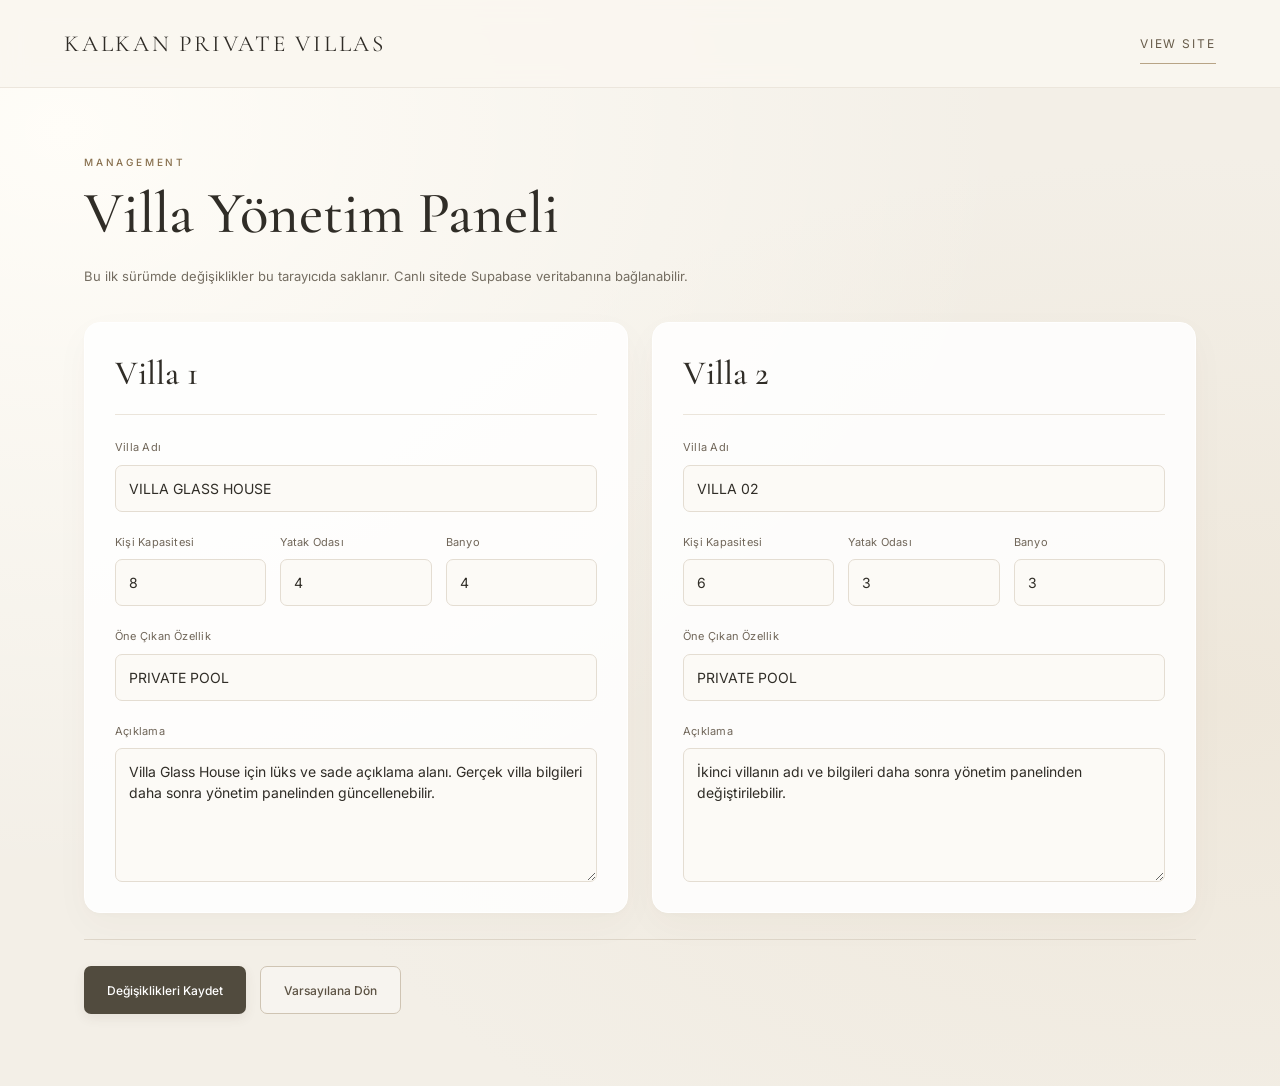
==== admin/index.html @ 96ae3fcc "Add files via upload" ====
<!doctype html>
<html lang="tr">
<head>
  <meta charset="utf-8">
  <meta name="viewport" content="width=device-width, initial-scale=1">
  <meta http-equiv="refresh" content="0; url=../admin.html">
  <title>Yönetim Paneli | Kalkan Private Villas</title>
  <script>window.location.replace('../admin.html' + window.location.search + window.location.hash);</script>
</head>
<body>
  <p><a href="../admin.html">Yönetim panelini aç</a></p>
</body>
</html>
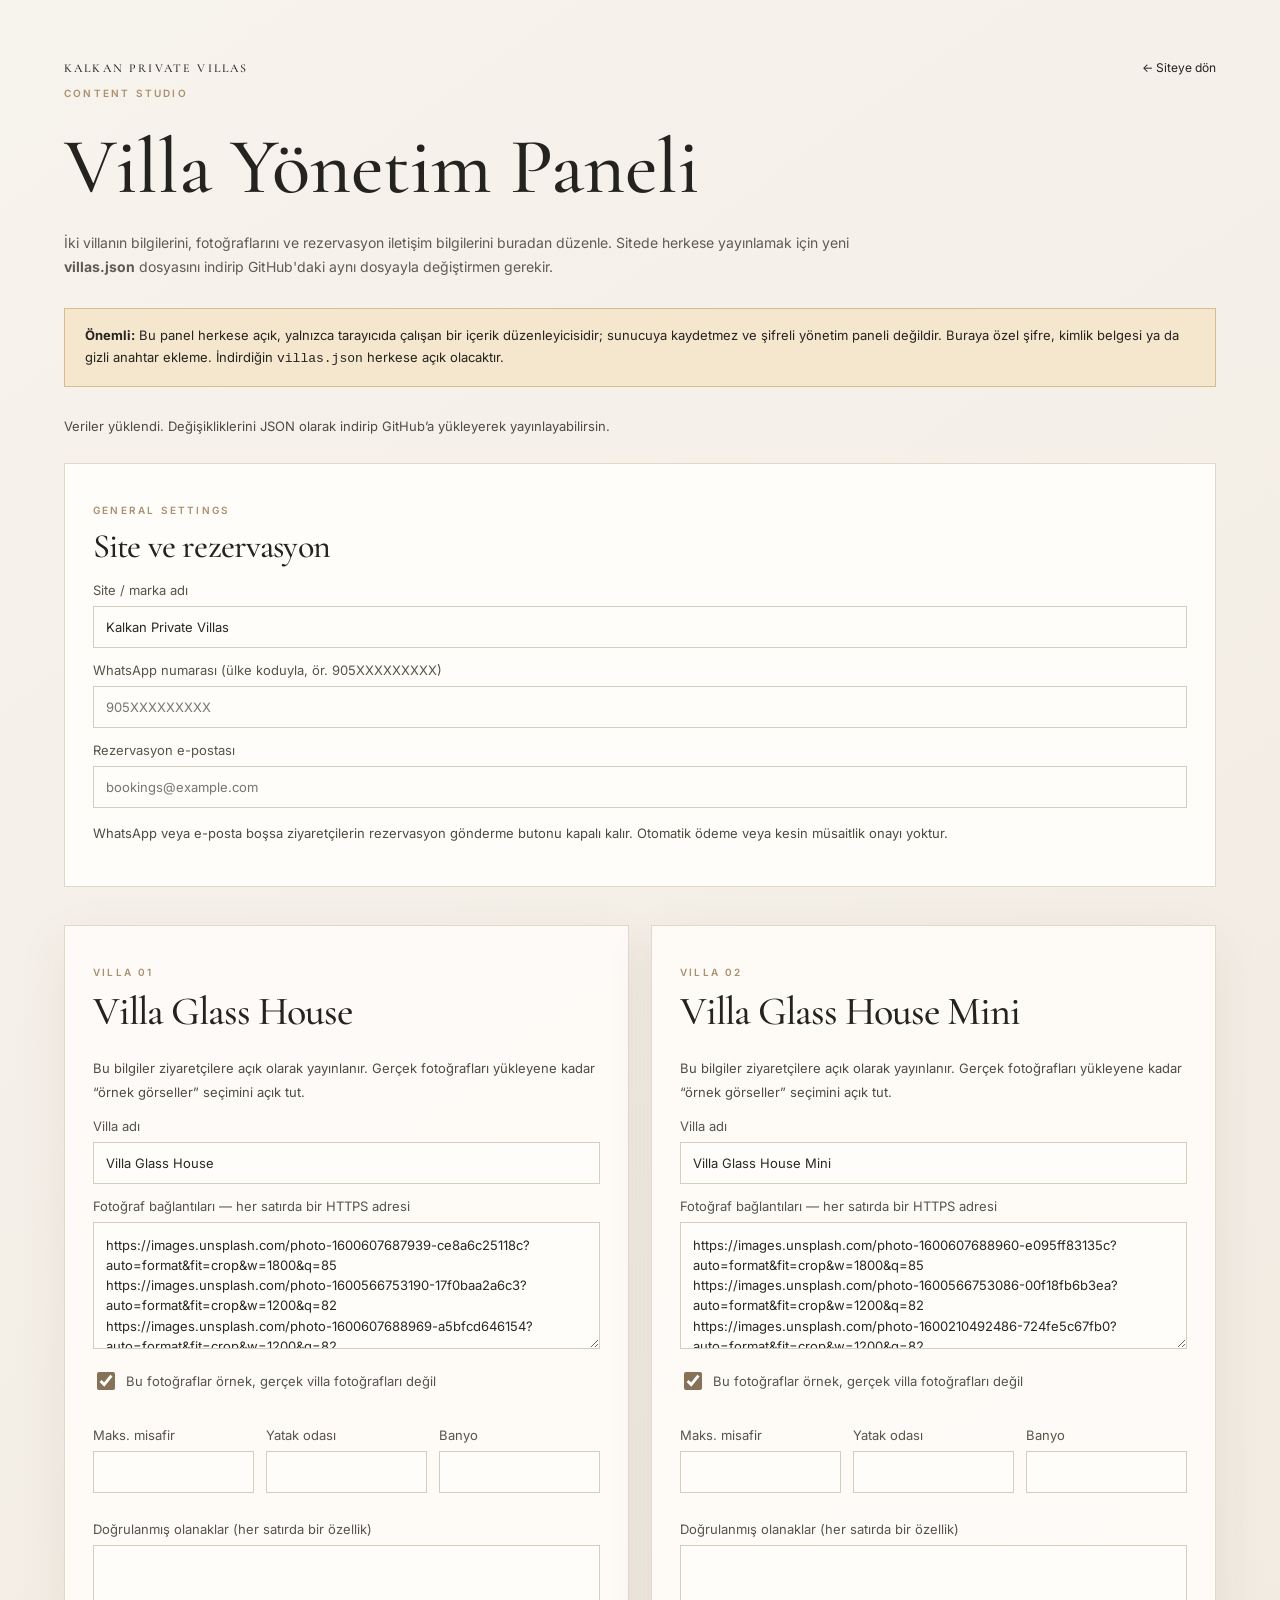
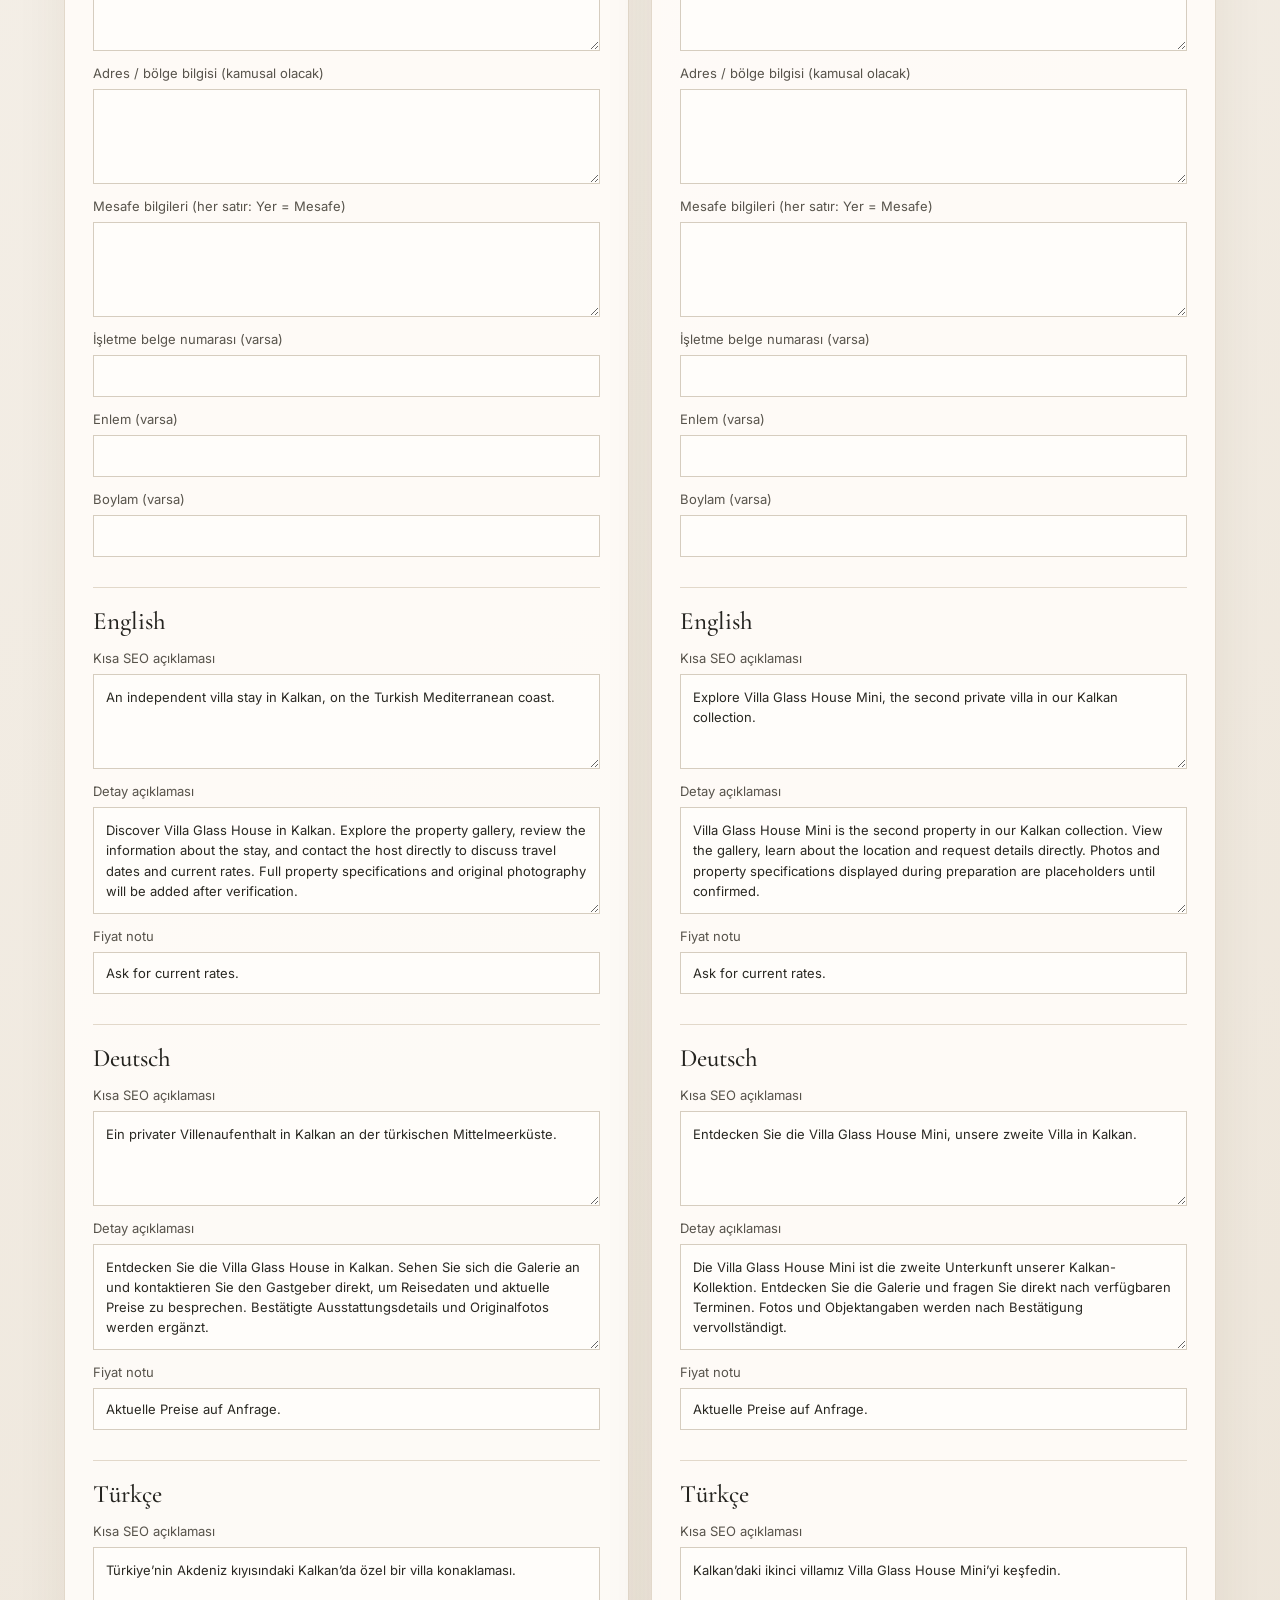
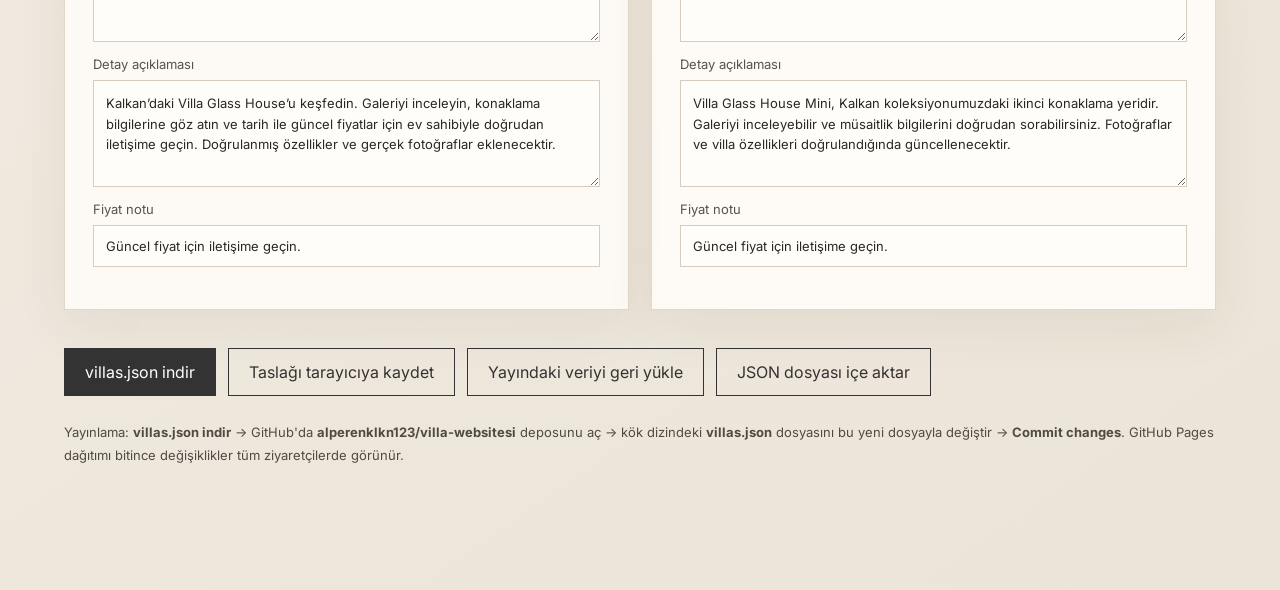
==== commit 6206184b: "Add files via upload" ====
--- a/admin/index.html
+++ b/admin/index.html
@@ -1,13 +1,31 @@
 <!doctype html>
 <html lang="tr">
 <head>
-  <meta charset="utf-8">
-  <meta name="viewport" content="width=device-width, initial-scale=1">
-  <meta http-equiv="refresh" content="0; url=../admin.html">
-  <title>Yönetim Paneli | Kalkan Private Villas</title>
-  <script>window.location.replace('../admin.html' + window.location.search + window.location.hash);</script>
+  <meta charset="utf-8"><meta name="viewport" content="width=device-width, initial-scale=1">
+  <meta name="robots" content="noindex,nofollow"><meta name="theme-color" content="#f4f0e8">
+  <title>İçerik Düzenleyici | Kalkan Private Villas</title>
+  <link rel="preconnect" href="https://fonts.googleapis.com"><link rel="preconnect" href="https://fonts.gstatic.com" crossorigin>
+  <link href="https://fonts.googleapis.com/css2?family=Cormorant+Garamond:wght@400;500;600&family=Inter:wght@300;400;500;600&display=swap" rel="stylesheet">
+  <link rel="stylesheet" href="../styles.css?v=7"><script src="../admin.js?v=7" defer></script>
 </head>
-<body>
-  <p><a href="../admin.html">Yönetim panelini aç</a></p>
-</body>
-</html>
+<body class="admin-page" data-page="admin">
+<main class="admin-shell">
+  <header class="admin-top"><a class="brand" href="../index.html">KALKAN PRIVATE VILLAS</a><a href="../index.html">← Siteye dön</a></header>
+  <p class="eyebrow">CONTENT STUDIO</p><h1>Villa Yönetim Paneli</h1>
+  <p class="admin-lead">İki villanın bilgilerini, fotoğraflarını ve rezervasyon iletişim bilgilerini buradan düzenle. Sitede herkese yayınlamak için yeni <strong>villas.json</strong> dosyasını indirip GitHub'daki aynı dosyayla değiştirmen gerekir.</p>
+  <div class="admin-warning"><strong>Önemli:</strong> Bu panel herkese açık, yalnızca tarayıcıda çalışan bir içerik düzenleyicisidir; sunucuya kaydetmez ve şifreli yönetim paneli değildir. Buraya özel şifre, kimlik belgesi ya da gizli anahtar ekleme. İndirdiğin <code>villas.json</code> herkese açık olacaktır.</div>
+  <div id="adminStatus" class="admin-help" role="status">Canlı villa bilgileri yükleniyor…</div>
+  <form id="editor" autocomplete="off" hidden>
+    <section class="admin-global">
+      <p class="eyebrow">GENERAL SETTINGS</p><h2>Site ve rezervasyon</h2>
+      <label>Site / marka adı<input name="brand" maxlength="100" required></label>
+      <label>WhatsApp numarası (ülke koduyla, ör. 905XXXXXXXXX)<input name="whatsapp" inputmode="tel" placeholder="905XXXXXXXXX"></label>
+      <label>Rezervasyon e-postası<input name="email" type="email" placeholder="bookings@example.com"></label>
+      <p class="admin-help">WhatsApp veya e-posta boşsa ziyaretçilerin rezervasyon gönderme butonu kapalı kalır. Otomatik ödeme veya kesin müsaitlik onayı yoktur.</p>
+    </section>
+    <div id="villaEditors" class="admin-grid"></div>
+    <div class="admin-actions"><button type="button" id="download">villas.json indir</button><button class="secondary" type="button" id="saveDraft">Taslağı tarayıcıya kaydet</button><button class="secondary" type="button" id="reset">Yayındaki veriyi geri yükle</button><button class="secondary" type="button" id="importTrigger">JSON dosyası içe aktar</button><input id="importFile" type="file" accept="application/json,.json" hidden></div>
+    <p class="admin-help">Yayınlama: <b>villas.json indir</b> → GitHub'da <b>alperenklkn123/villa-websitesi</b> deposunu aç → kök dizindeki <b>villas.json</b> dosyasını bu yeni dosyayla değiştir → <b>Commit changes</b>. GitHub Pages dağıtımı bitince değişiklikler tüm ziyaretçilerde görünür.</p>
+  </form>
+</main>
+</body></html>
--- a/styles.css
+++ b/styles.css
@@ -0,0 +1,21 @@
+:root{--cream:#f4f0e8;--light:#faf8f4;--ink:#24231f;--muted:#77746d;--line:#dcd6cc;--gold:#aa906d;--ease:cubic-bezier(.2,.74,.2,1)}
+*,*:before,*:after{box-sizing:border-box}html{scroll-behavior:smooth}body{margin:0;background:var(--cream);color:var(--ink);font-family:Inter,Arial,sans-serif;-webkit-font-smoothing:antialiased}a{color:inherit;text-decoration:none}button,input,textarea,select{font:inherit}button{cursor:pointer}img{display:block;max-width:100%}p{line-height:1.75}h1,h2,h3{font-family:'Cormorant Garamond',Georgia,serif;font-weight:500}h2{font-size:clamp(37px,5.2vw,68px);line-height:1.02;letter-spacing:-.025em;margin:.16em 0 .5em}.eyebrow{font-size:10px;font-weight:600;text-transform:uppercase;letter-spacing:.22em;color:var(--gold)}.eyebrow.light{color:#e8ddd0}
+/* Landing: exactly two large villa choices, no About / Contact sections */
+.home{min-height:100svh;background:#f4f0e8}.home-header{height:93px;padding:0 clamp(22px,5vw,80px);display:flex;align-items:center;justify-content:space-between}.brand{font-family:'Cormorant Garamond',Georgia,serif;letter-spacing:.18em;font-size:clamp(17px,2vw,27px);font-weight:500;white-space:nowrap}.languages{display:flex;gap:13px;align-items:center}.languages a{font-size:10px;letter-spacing:.15em;opacity:.48;padding:7px 1px;transition:opacity .25s}.languages a[aria-current],.languages a:hover{opacity:1}.languages a[aria-current]{border-bottom:1px solid var(--ink)}.home-main{min-height:calc(100svh - 93px);display:grid;place-items:center;padding:clamp(24px,4.5vw,65px) clamp(20px,5vw,90px) clamp(40px,7vw,100px)}.villa-grid{display:grid;grid-template-columns:repeat(2,minmax(0,1fr));gap:clamp(24px,4vw,66px);width:min(1100px,100%)}.villa-card{aspect-ratio:1;position:relative;display:block;overflow:hidden;background:linear-gradient(140deg,#d6c8b1,#748787);isolation:isolate;box-shadow:0 28px 65px rgba(40,33,24,.12);outline-offset:5px;transition:box-shadow .65s var(--ease),transform .65s var(--ease)}.villa-card img{width:100%;height:100%;object-fit:cover;transition:transform 1.15s var(--ease),filter .8s ease}.card-overlay{position:absolute;inset:0;background:linear-gradient(to top,rgba(0,0,0,.53),transparent 53%);transition:opacity .5s}.card-title{position:absolute;bottom:clamp(24px,4vw,49px);left:8px;right:8px;text-align:center;font:500 clamp(29px,3.8vw,54px)/1.1 'Cormorant Garamond',Georgia,serif;letter-spacing:.05em;text-transform:uppercase;color:#fff;text-shadow:0 1px 15px #0006;transition:transform .7s var(--ease),letter-spacing .6s var(--ease)}.villa-card:hover,.villa-card:focus-visible{transform:translateY(-7px);box-shadow:0 40px 85px rgba(40,33,24,.22)}.villa-card:hover img,.villa-card:focus-visible img{transform:scale(1.085);filter:saturate(1.08)}.villa-card:hover .card-title,.villa-card:focus-visible .card-title{transform:translateY(-9px);letter-spacing:.075em}.page-wipe{position:fixed;z-index:100;inset:0;background:#e7ded1;transform:scaleY(0);transform-origin:bottom;pointer-events:none}.page-wipe.active{animation:wipe .56s var(--ease) forwards}@keyframes wipe{to{transform:scaleY(1)}}
+/* Villa detail */
+.detail-header{position:absolute;top:0;z-index:40;width:100%;height:90px;padding:0 clamp(18px,5vw,80px);display:grid;grid-template-columns:1fr auto 1fr;align-items:center;color:#fff;background:linear-gradient(to bottom,#08070655,transparent)}.detail-header .languages{justify-self:end}.detail-header .languages a[aria-current]{border-bottom-color:#fff}.detail-header .back{font-size:12px;white-space:nowrap;letter-spacing:.06em}.brand-small{font-size:clamp(14px,1.6vw,23px)}.detail-hero{height:max(650px,100svh);position:relative;overflow:hidden;display:flex;align-items:end;background:#718083}.detail-hero>img{position:absolute;inset:0;width:100%;height:100%;object-fit:cover;animation:herozoom 1.4s var(--ease) both}@keyframes herozoom{from{transform:scale(1.06);opacity:.65}to{transform:scale(1);opacity:1}}.hero-shade{position:absolute;inset:0;background:linear-gradient(to top,#0009,transparent 65%)}.hero-content{position:relative;z-index:2;width:min(1320px,100%);margin:auto auto 0;padding:0 clamp(23px,7vw,100px) clamp(80px,10vh,150px)}.hero-content h1{font-size:clamp(56px,9vw,138px);letter-spacing:.01em;line-height:.92;margin:15px 0 35px;color:#fff}.hero-link{border-bottom:1px solid #dedbd6;color:#fff;padding-bottom:10px;font-size:13px;display:inline-flex;gap:28px;letter-spacing:.06em}.sample-tag{position:absolute;z-index:3;bottom:19px;right:25px;border:1px solid #fffa;color:#fff;background:#0004;padding:8px 10px;font-size:10px;letter-spacing:.16em}.facts-bar{display:flex;justify-content:center;gap:0;background:#ede8df;border-bottom:1px solid var(--line);padding:30px 4vw}.fact{display:flex;flex-direction:column;text-align:center;min-width:150px;padding:0 36px;border-right:1px solid var(--line)}.fact:last-child{border:0}.fact strong{font:500 37px/1 'Cormorant Garamond',Georgia,serif}.fact span{text-transform:uppercase;font-size:10px;letter-spacing:.14em;margin-top:12px;color:#666}.content-section{max-width:1350px;margin:0 auto;padding:clamp(70px,8vw,120px) clamp(22px,6vw,88px)}.intro{display:grid;grid-template-columns:.9fr 1.1fr;gap:9vw}.lead{font-size:clamp(17px,1.6vw,21px);color:#4e4b45;line-height:1.85;margin:35px 0}.muted-note{color:var(--muted);font-size:13px;line-height:1.65}.section-heading{display:flex;justify-content:space-between;align-items:end;gap:30px;margin-bottom:25px}.section-heading .muted-note{max-width:280px}.gallery-grid{display:grid;grid-template-columns:repeat(3,minmax(0,1fr));grid-template-rows:repeat(2,260px);gap:13px}.gallery-tile{display:block;border:0;padding:0;overflow:hidden;background:#ccc;position:relative}.gallery-tile:nth-child(1){grid-column:span 2;grid-row:span 2}.gallery-tile img{width:100%;height:100%;object-fit:cover;transition:transform .7s var(--ease)}.gallery-tile:hover img,.gallery-tile:focus-visible img{transform:scale(1.06)}.split{border-top:1px solid var(--line);display:grid;grid-template-columns:.95fr 1.05fr;gap:10vw}.amenities{display:grid;grid-template-columns:repeat(2,minmax(0,1fr));gap:17px}.amenity-item{border-bottom:1px solid var(--line);padding-bottom:14px;font-size:14px}.amenity-item span{color:var(--gold);margin-right:8px}.location-card{min-height:200px;background:#ebe4d7;padding:36px;display:flex;gap:22px;align-items:start}.location-card strong{font-family:'Cormorant Garamond',Georgia,serif;font-size:26px}.location-dot{display:block;flex:0 0 13px;width:13px;height:13px;border-radius:50%;background:#ad926a;box-shadow:0 0 0 7px #aa906d33;margin-top:12px}.distance-list>div{border-top:1px solid #c8bfb0;padding:13px 0;display:flex;gap:12px;justify-content:space-between;font-size:13px}.distance-list strong{font:600 13px Inter,Arial,sans-serif;text-align:right}.booking-wrap{background:#e8e1d6;padding:clamp(75px,9vw,140px) clamp(20px,6vw,90px)}.booking-inner{display:grid;grid-template-columns:1fr 1fr;gap:clamp(30px,9vw,120px);max-width:1210px;margin:auto}.booking-copy h2{font-size:clamp(46px,6vw,78px)}.booking-copy>p:not(.eyebrow){color:#5c5851}.booking-rate{font-weight:600;font-size:14px}.booking-form{display:grid;gap:17px}.booking-form label{display:grid;gap:7px;font-size:12px;color:#5c5851}.booking-form input,.booking-form textarea{width:100%;border:1px solid #cfc6b9;border-radius:0;background:#f7f3ed;padding:15px 16px;color:#222;outline-color:var(--gold)}.date-fields{display:grid;grid-template-columns:1fr 1fr;gap:15px}.primary-btn{border:1px solid #292822;color:white;background:#292822;text-align:center;padding:16px;transition:background .2s}.primary-btn:hover:not(:disabled){background:#605142}.primary-btn:disabled{background:#a8a097;border-color:#a8a097;cursor:not-allowed}.privacy-note{font-size:11px;color:var(--muted);line-height:1.6}.faq-section{display:grid;grid-template-columns:.7fr 1.3fr;gap:9vw}.faq-list details{padding:20px 0;border-bottom:1px solid var(--line)}.faq-list summary{font-size:15px;cursor:pointer;list-style-position:outside}.faq-list p{font-size:14px;color:var(--muted)}.next-villa{text-align:center;background:#292924;color:#fff;padding:75px 20px 85px}.next-villa>a{font:500 clamp(40px,6vw,76px) 'Cormorant Garamond',Georgia,serif;display:inline-flex;gap:20px;align-items:center}.next-villa>a span{font-size:35px}.site-footer{display:flex;justify-content:space-between;gap:16px;padding:35px clamp(20px,5vw,80px);font-size:12px;color:#74716a}.site-footer>a{font-family:'Cormorant Garamond',Georgia,serif;font-size:18px;letter-spacing:.16em}.lightbox:not([hidden]){position:fixed;z-index:110;inset:0;background:#070707ee;display:grid;place-items:center;padding:50px}.lightbox img{max-height:88vh;max-width:min(95vw,1500px);object-fit:contain}.close-lightbox{position:absolute;top:12px;right:22px;background:transparent;color:#fff;border:0;font-size:42px}
+/* Admin: no passwords or secrets stored in front-end */
+.admin-page{background:linear-gradient(145deg,#f7f3ed,#ece4d8);min-height:100svh}.admin-shell{width:min(1200px,100%);padding:60px 24px 110px;margin:auto}.admin-top{display:flex;justify-content:space-between;align-items:center;gap:24px}.admin-top a{font-size:12px}.admin-shell h1{font-size:clamp(47px,7vw,79px);margin:16px 0}.admin-lead{max-width:850px;color:#5f5b53;font-size:14px}.admin-warning{background:#f5e6ce;padding:15px 20px;border:1px solid #d8bd8e;font-size:13px;line-height:1.75;margin:28px 0}.admin-grid{display:grid;grid-template-columns:repeat(2,minmax(0,1fr));gap:22px;margin:38px 0}.admin-card{padding:28px;background:#fffcf9e6;border:1px solid #e2d8ca;box-shadow:0 16px 50px #42372212}.admin-card h2{margin:10px 0 25px;font-size:40px}.admin-card label,.admin-global label{display:grid;gap:8px;font-size:13px;color:#57534b;margin:14px 0}.admin-card input,.admin-card textarea,.admin-global input,.admin-global textarea{padding:12px;border:1px solid #d6cdbf;background:#fffdfa;width:100%;color:#292822}.admin-card textarea{min-height:95px;resize:vertical}.admin-rows{display:grid;grid-template-columns:repeat(3,1fr);gap:12px}.admin-global{padding:28px;border:1px solid #e2d8ca;background:#fffdfa}.admin-global h2{font-size:34px}.admin-actions{display:flex;flex-wrap:wrap;gap:12px;align-items:center;padding-bottom:12px}.admin-actions button{padding:13px 20px;border:1px solid #333;background:#333;color:#fff}.admin-actions .secondary{background:transparent;color:#333}.admin-actions button:hover{opacity:.84}.admin-help{font-size:13px;color:#4f4b43;line-height:1.8}.admin-help code{font-size:12px;background:#eee5d9;padding:2px 5px}
+@media(max-width:880px){.villa-grid{gap:22px}.detail-header{grid-template-columns:1fr auto}.detail-header .brand-small{display:none}.facts-bar{flex-wrap:wrap}.intro,.split,.booking-inner,.faq-section{grid-template-columns:1fr;gap:25px}.gallery-grid{grid-template-rows:repeat(2,190px)}.admin-grid{grid-template-columns:1fr}}
+@media(max-width:620px){.home-header{height:80px;padding:0 19px;gap:16px}.brand{font-size:clamp(16px,4vw,19px);letter-spacing:.1em}.languages{gap:10px}.home-main{min-height:calc(100svh - 80px);padding:22px 19px 60px}.villa-grid{grid-template-columns:1fr;max-width:460px;gap:25px}.villa-card{aspect-ratio:1}.card-title{font-size:clamp(30px,8vw,47px)}.detail-header{height:80px;padding:0 17px}.detail-header .back{font-size:11px}.detail-header .languages{gap:10px}.detail-hero{height:min(850px,90svh);min-height:570px}.hero-content{padding:0 23px 85px}.hero-content h1{font-size:clamp(58px,14vw,95px)}.facts-bar{padding:22px 10px}.fact{min-width:calc(33% - 4px);padding:0 8px}.fact strong{font-size:30px}.fact span{font-size:9px}.content-section{padding:65px 21px}.section-heading{flex-direction:column;align-items:start}.gallery-grid{grid-template-columns:1fr 1fr;grid-template-rows:repeat(3,170px)}.gallery-tile:nth-child(1){grid-column:span 2;grid-row:span 1}.amenities{grid-template-columns:1fr}.date-fields{grid-template-columns:1fr}.next-villa>a{font-size:44px}.site-footer{flex-direction:column}.admin-shell{padding:35px 18px 70px}.admin-card{padding:19px}.admin-rows{grid-template-columns:1fr 1fr}}
+@media(prefers-reduced-motion:reduce){*,*:before,*:after{scroll-behavior:auto!important;animation-duration:.01ms!important;transition-duration:.01ms!important}}
+/* Utilities and editor controls */
+[hidden] { display:none !important; }
+.admin-check { display:flex !important; flex-direction:row !important; align-items:center; gap:12px; margin:20px 0 !important; font-size:13px; }
+.admin-check input { width:18px; height:18px; flex:0 0 18px; accent-color:#857257; }
+.admin-lang { font:500 25px 'Cormorant Garamond',Georgia,serif; margin:30px 0 6px; padding-top:18px; border-top:1px solid #e2d8ca; }
+.admin-card textarea { line-height:1.55; }
+.admin-card:focus-within { border-color:#c2b29a; }
+.admin-global { margin-top:25px; }
+.admin-actions button { cursor:pointer; }
+.admin-actions button:focus-visible,.villa-card:focus-visible { outline:3px solid #987748; outline-offset:5px; }
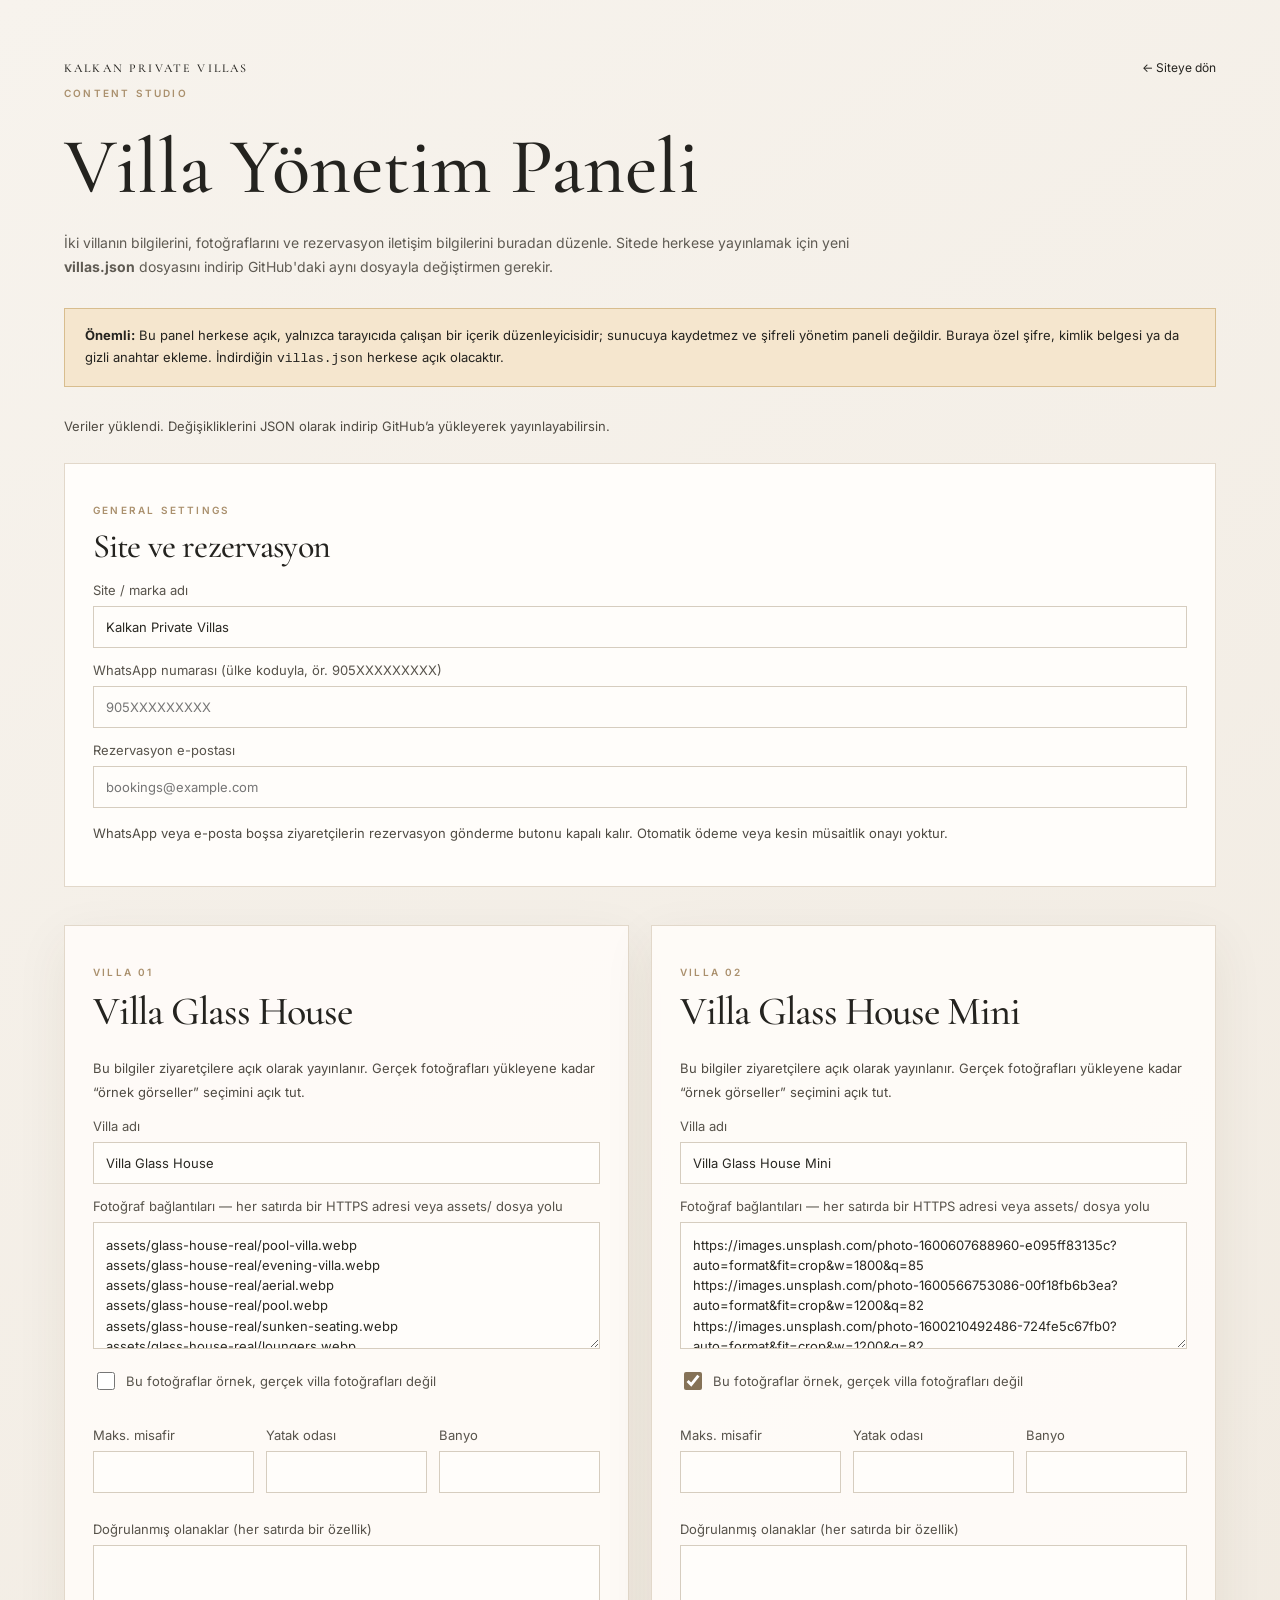
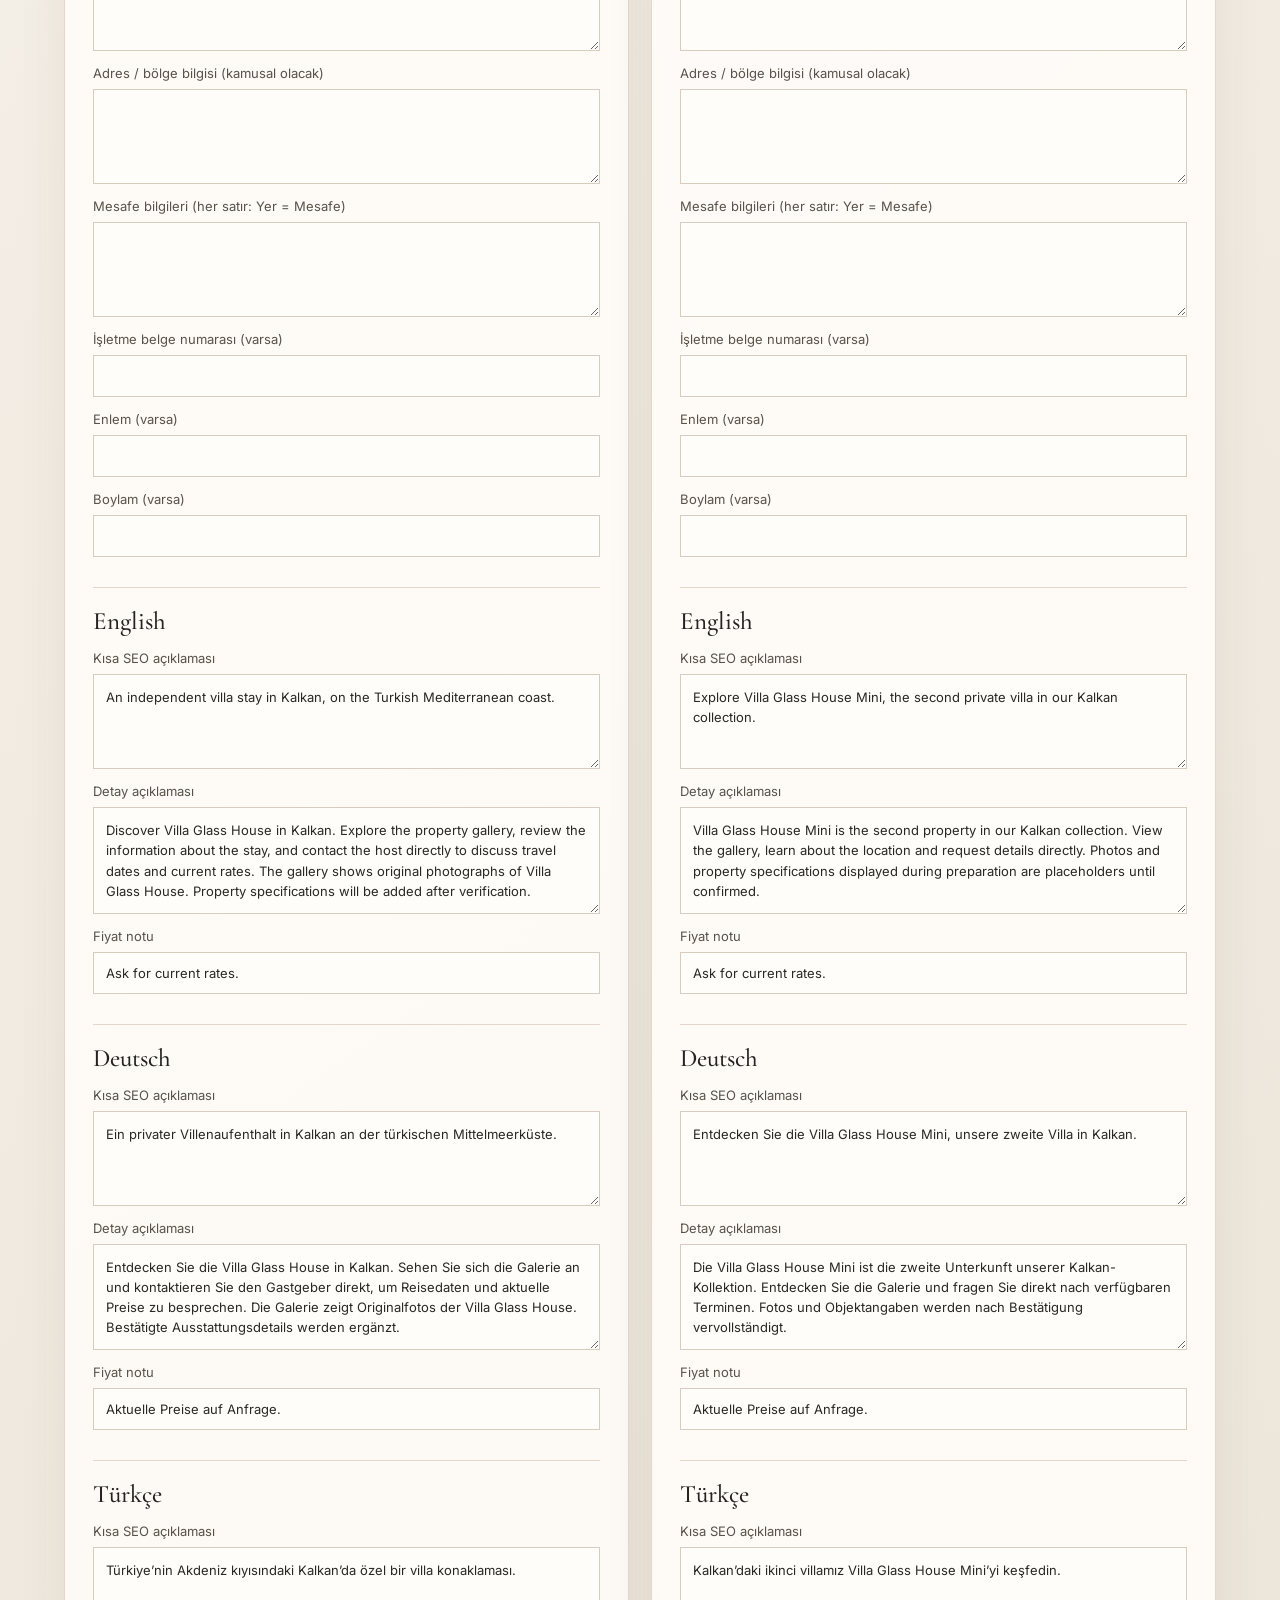
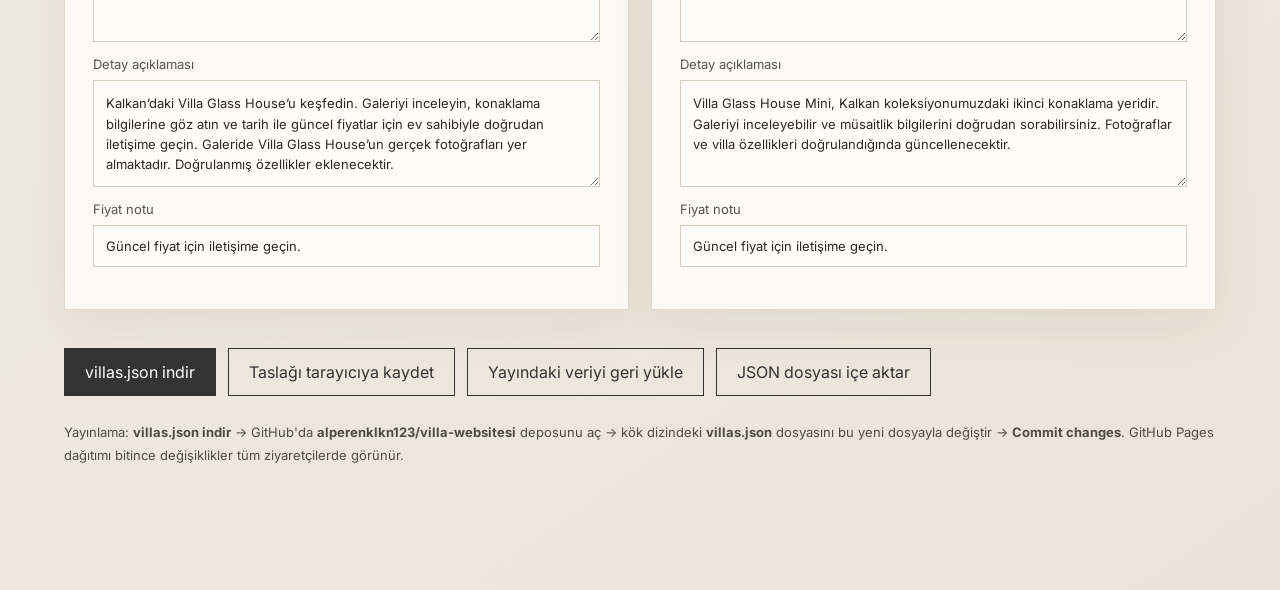
==== commit 84db6990: "Add files via upload" ====
--- a/admin/index.html
+++ b/admin/index.html
@@ -6,7 +6,7 @@
   <title>İçerik Düzenleyici | Kalkan Private Villas</title>
   <link rel="preconnect" href="https://fonts.googleapis.com"><link rel="preconnect" href="https://fonts.gstatic.com" crossorigin>
   <link href="https://fonts.googleapis.com/css2?family=Cormorant+Garamond:wght@400;500;600&family=Inter:wght@300;400;500;600&display=swap" rel="stylesheet">
-  <link rel="stylesheet" href="../styles.css?v=7"><script src="../admin.js?v=7" defer></script>
+  <link rel="stylesheet" href="../styles.css?v=20261106"><script src="../admin.js?v=20261106" defer></script>
 </head>
 <body class="admin-page" data-page="admin">
 <main class="admin-shell">
@@ -29,3 +29,4 @@
   </form>
 </main>
 </body></html>
+
--- a/styles.css
+++ b/styles.css
@@ -19,3 +19,9 @@
 .admin-global { margin-top:25px; }
 .admin-actions button { cursor:pointer; }
 .admin-actions button:focus-visible,.villa-card:focus-visible { outline:3px solid #987748; outline-offset:5px; }
+
+
+/* Additional gallery rows retain the existing layout and animations. */
+.gallery-grid{grid-auto-rows:260px}
+@media(max-width:700px){.gallery-grid{grid-auto-rows:180px}}
+.lightbox:not([hidden]){padding:50px 20px}.lightbox img{max-width:100%;max-height:calc(100svh - 100px);width:auto;height:auto}
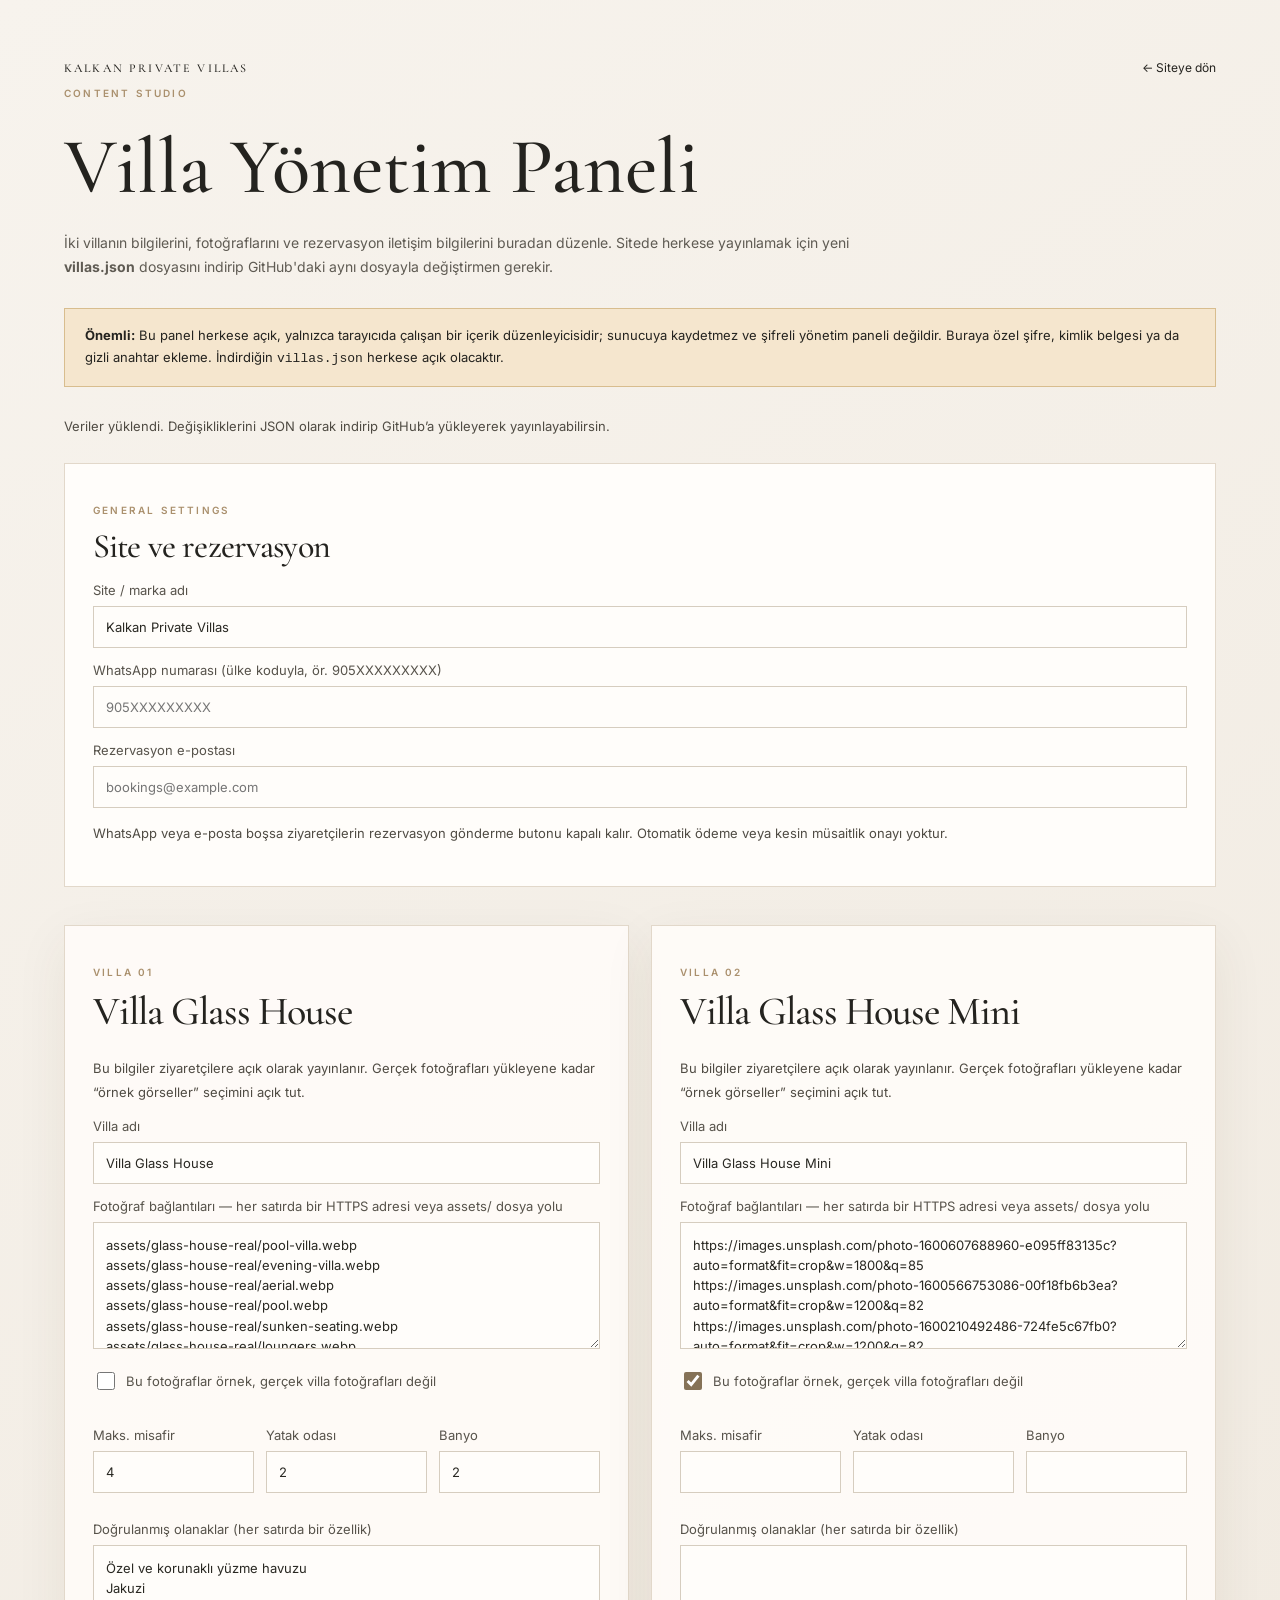
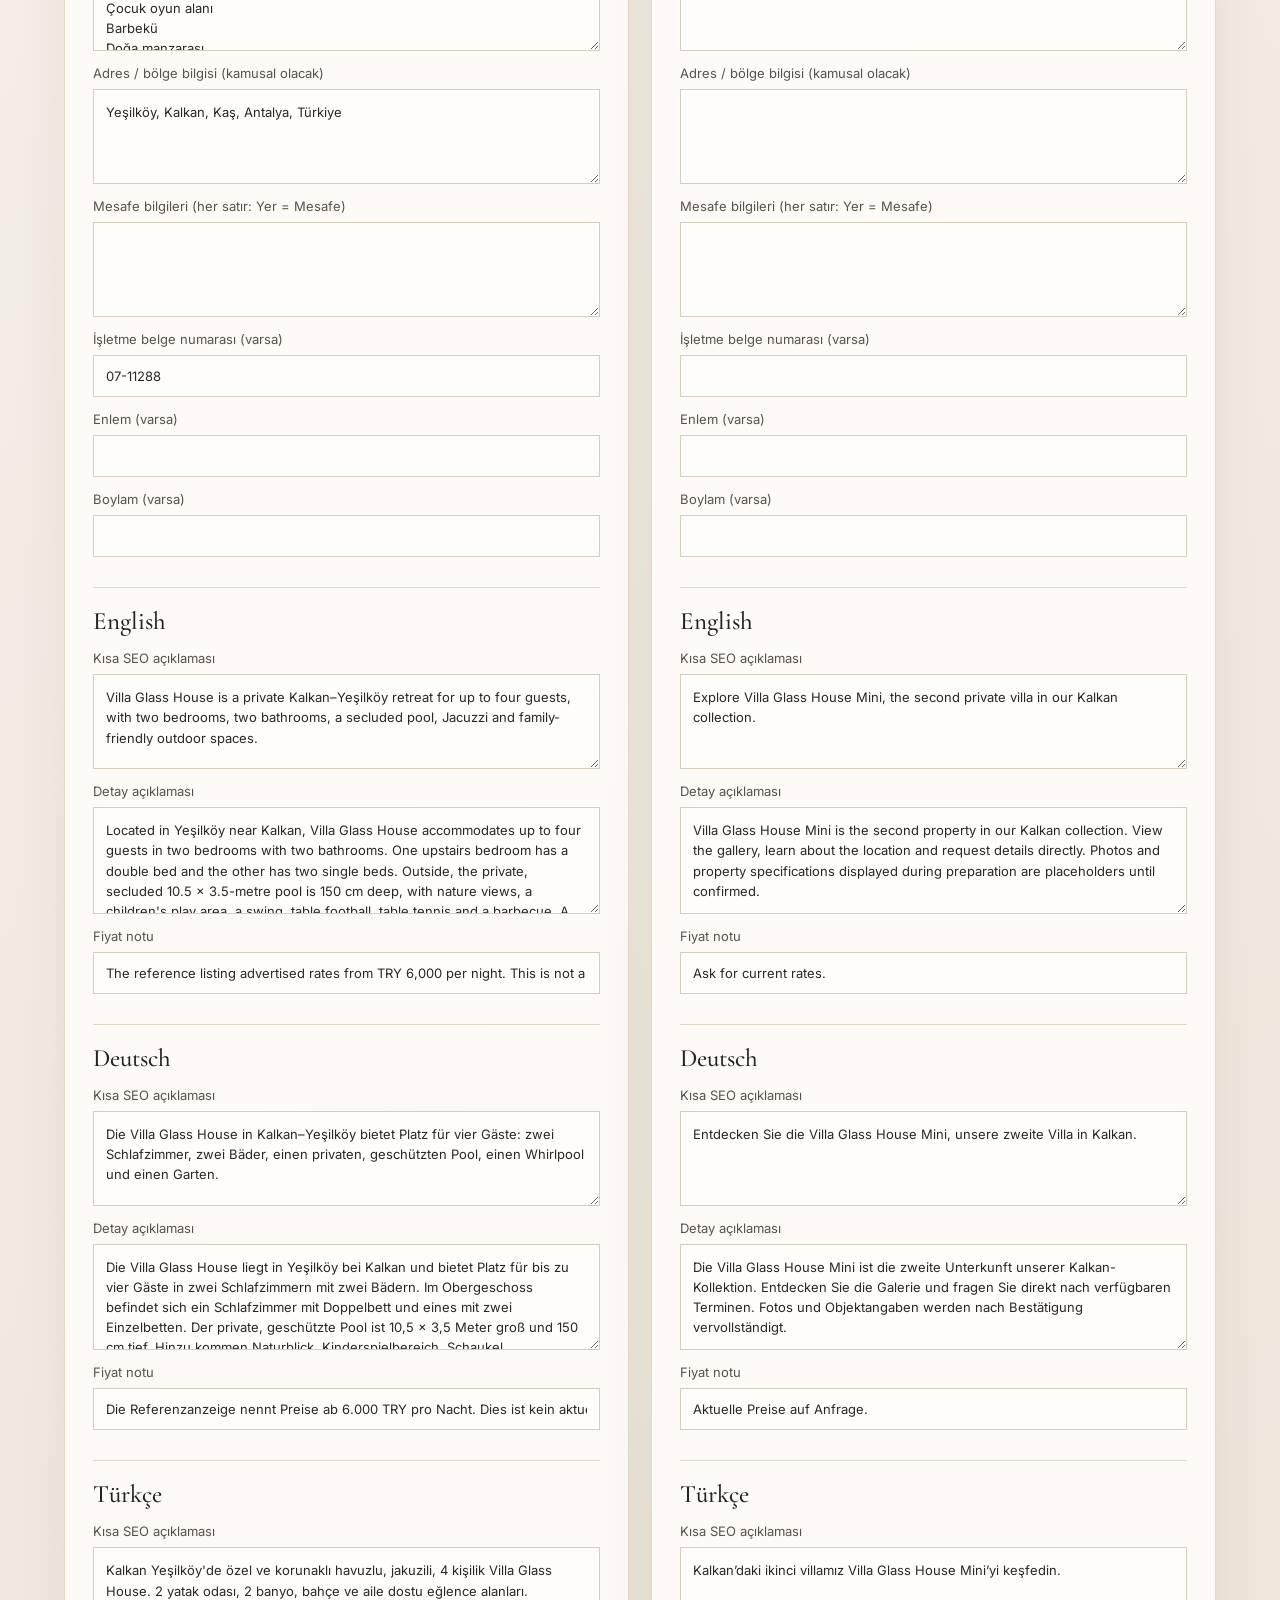
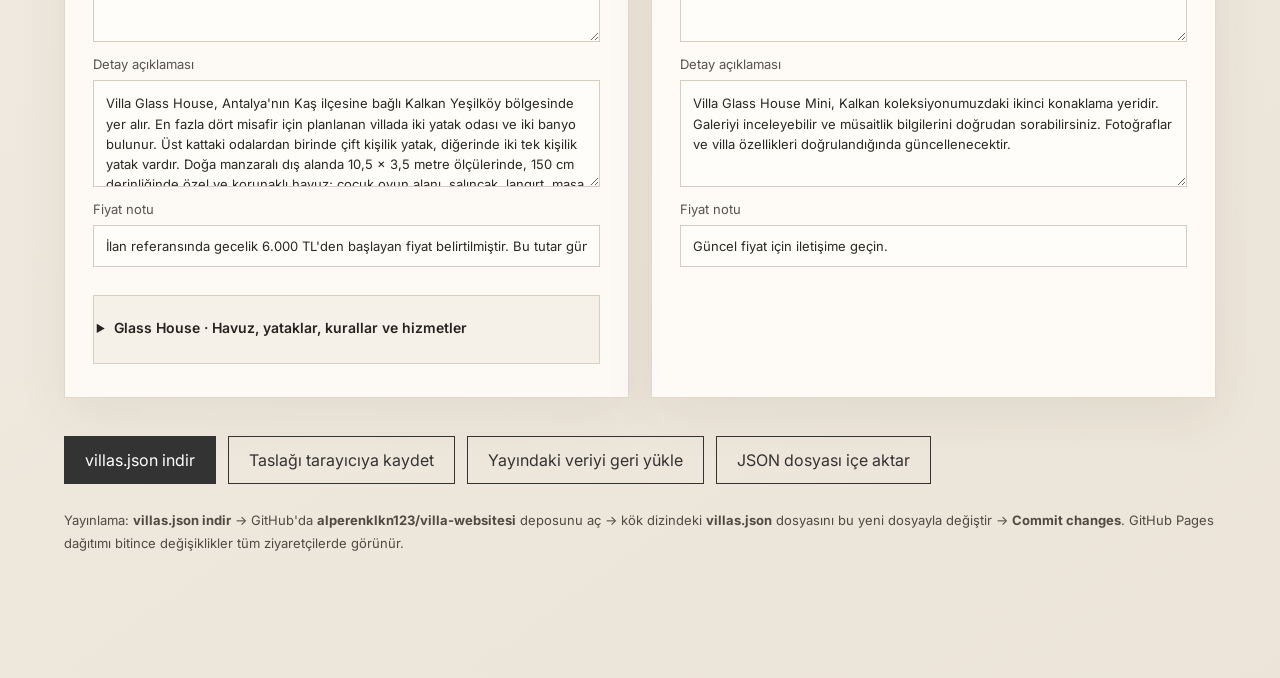
==== commit 8bea14b1: "Refresh admin property editor assets" ====
--- a/admin/index.html
+++ b/admin/index.html
@@ -6,7 +6,7 @@
   <title>İçerik Düzenleyici | Kalkan Private Villas</title>
   <link rel="preconnect" href="https://fonts.googleapis.com"><link rel="preconnect" href="https://fonts.gstatic.com" crossorigin>
   <link href="https://fonts.googleapis.com/css2?family=Cormorant+Garamond:wght@400;500;600&family=Inter:wght@300;400;500;600&display=swap" rel="stylesheet">
-  <link rel="stylesheet" href="../styles.css?v=20261106"><script src="../admin.js?v=20261106" defer></script>
+  <link rel="stylesheet" href="../styles.css?v=20261116-details"><script src="../admin.js?v=20261116-details" defer></script>
 </head>
 <body class="admin-page" data-page="admin">
 <main class="admin-shell">
--- a/styles.css
+++ b/styles.css
@@ -25,3 +25,63 @@
 .gallery-grid{grid-auto-rows:260px}
 @media(max-width:700px){.gallery-grid{grid-auto-rows:180px}}
 .lightbox:not([hidden]){padding:50px 20px}.lightbox img{max-width:100%;max-height:calc(100svh - 100px);width:auto;height:auto}
+
+
+/* Glass House photo slider: full-bleed, swipeable and discreet controls. */
+.hero-has-slider .hero-slider{position:absolute;inset:0;z-index:0;overflow:hidden;touch-action:pan-y;cursor:grab}
+.hero-has-slider .hero-slider:active{cursor:grabbing}
+.hero-has-slider .hero-slider-track{display:flex;width:100%;height:100%;transition:transform .65s var(--ease);will-change:transform}
+.hero-has-slider .hero-slide{position:relative;flex:0 0 100%;min-width:0;height:100%;background:#68767b}
+.hero-has-slider .hero-slide img{width:100%;height:100%;object-fit:cover;pointer-events:none;user-select:none}
+.hero-has-slider .hero-shade{pointer-events:none}
+.hero-slider-controls{position:absolute;z-index:5;right:clamp(22px,6vw,90px);bottom:30px;display:flex;align-items:center;gap:9px;padding:7px;border:1px solid #ffffff55;background:#1414147d;backdrop-filter:blur(13px);-webkit-backdrop-filter:blur(13px);color:#fff}
+.slider-arrow,.slider-expand{display:grid;place-items:center;width:42px;height:42px;flex:0 0 42px;border:0;background:transparent;color:#fff;font-size:21px;line-height:1;transition:background .2s}
+.slider-arrow:hover,.slider-expand:hover,.slider-arrow:focus-visible,.slider-expand:focus-visible{background:#ffffff2e;outline:1px solid #ffffff80;outline-offset:-1px}
+.slider-arrow:disabled{opacity:.35;cursor:default}
+.slider-expand{font-size:19px}
+.slider-count{min-width:75px;text-align:center;font-size:11px;letter-spacing:.13em;font-variant-numeric:tabular-nums;white-space:nowrap}
+.slider-progress{position:relative;width:48px;height:2px;background:#ffffff5c}
+.slider-progress span{display:block;width:4%;height:100%;background:#fff;transition:width .45s var(--ease)}
+@media(max-width:620px){.hero-has-slider .hero-content{padding-bottom:145px}.hero-slider-controls{right:16px;bottom:23px;gap:3px;padding:5px}.slider-arrow,.slider-expand{width:38px;height:38px;flex-basis:38px}.slider-progress{display:none}.slider-count{min-width:65px;font-size:10px}}
+@media(prefers-reduced-motion:reduce){.hero-has-slider .hero-slider-track{transition:none}}
+
+
+/* Glass House property listing details */
+body[data-id="glass-house"] .property-overview{padding-top:32px;padding-bottom:38px}
+body[data-id="glass-house"] .property-overview .section-heading{margin-bottom:29px}
+.property-facts-grid{display:grid;grid-template-columns:repeat(4,minmax(0,1fr));gap:13px}
+.property-fact{min-height:218px;padding:30px 23px;background:#eee8df;border:1px solid #dcd3c6;display:flex;flex-direction:column;justify-content:flex-start}
+.property-fact-label{font-size:10px;font-weight:600;letter-spacing:.16em;text-transform:uppercase;color:#8d7657;line-height:1.5;margin:0 0 19px}
+.property-fact-value{font:500 clamp(26px,2.55vw,39px)/1.08 'Cormorant Garamond',Georgia,serif;letter-spacing:-.015em;color:#282722}
+.property-fact-sub{font-size:12px;color:#69645e;line-height:1.7;margin:17px 0 0}
+.property-time{display:flex;align-items:baseline;justify-content:space-between;gap:12px;padding:10px 0;border-bottom:1px solid #d8cec0;color:#5b5751;font-size:12px}
+.property-time:first-of-type{margin-top:2px}
+.property-time strong{font:500 24px 'Cormorant Garamond',Georgia,serif;color:#25231f;white-space:nowrap}
+.property-family-note{margin:22px 0 0;display:flex;align-items:center;gap:12px;color:#5d5952;font-size:13px;line-height:1.6}
+.property-family-note strong{color:#282722;white-space:nowrap}
+.property-family-icon{font-size:16px;color:#b0946e}
+body[data-id="glass-house"] .feature-section{display:block;padding-top:46px;padding-bottom:60px}
+body[data-id="glass-house"] .feature-section>div:first-child{margin-bottom:35px}
+body[data-id="glass-house"] .amenities{grid-template-columns:repeat(3,minmax(0,1fr));gap:15px 28px}
+body[data-id="glass-house"] .amenity-item{padding:0 0 14px;font-size:13px;line-height:1.6}
+body[data-id="glass-house"] .terms-section{padding-top:50px;padding-bottom:90px;border-top:1px solid #dcd6cc}
+.terms-cards{display:grid;grid-template-columns:repeat(3,minmax(0,1fr));gap:15px}
+.terms-card{background:#f9f7f2;border:1px solid #e0d8ce;padding:29px clamp(20px,2.5vw,34px);min-height:310px}
+.terms-card h3{font:500 clamp(28px,3vw,39px)/1.05 'Cormorant Garamond',Georgia,serif;margin:0 0 23px}
+.terms-card ul{list-style:none;padding:0;margin:0;display:grid;gap:14px}
+.terms-card li{position:relative;padding-left:18px;font-size:13px;line-height:1.6;color:#55514b}
+.terms-card li:before{content:"";position:absolute;left:1px;top:.65em;width:6px;height:6px;border-radius:50%;background:#b39774}
+.arrival-note{margin-top:16px;border-left:2px solid #af926b;background:#ece6db;padding:19px 23px}
+.arrival-note strong{display:block;font-size:11px;letter-spacing:.14em;text-transform:uppercase}
+.arrival-note p{font-size:13px;color:#55514b;margin:8px 0 0;line-height:1.7}
+@media(max-width:1060px){.property-facts-grid{grid-template-columns:repeat(2,minmax(0,1fr))}.terms-cards{grid-template-columns:repeat(2,minmax(0,1fr))}.terms-card:last-child{grid-column:1/-1;min-height:0}}
+@media(max-width:700px){body[data-id="glass-house"] .property-overview{padding-top:25px;padding-bottom:35px}.property-facts-grid{gap:10px}.property-fact{padding:23px 18px;min-height:185px}.property-fact-label{font-size:9px}.property-fact-value{font-size:29px}.property-fact-sub{font-size:11px}.property-family-note{flex-wrap:wrap;font-size:12px}.terms-cards{grid-template-columns:1fr}.terms-card,.terms-card:last-child{min-height:0;grid-column:auto;padding:25px 23px}body[data-id="glass-house"] .amenities{grid-template-columns:repeat(2,minmax(0,1fr));column-gap:15px}body[data-id="glass-house"] .terms-section{padding-top:40px;padding-bottom:65px}}
+@media(max-width:420px){.property-facts-grid{grid-template-columns:1fr}.property-fact{min-height:0}.property-fact-value{font-size:34px}body[data-id="glass-house"] .amenities{grid-template-columns:1fr}}
+
+
+/* Optional detailed editor, collapsed to keep the admin interface compact. */
+.admin-property-extra{margin:28px 0 5px;padding:20px 20px 24px;border:1px solid #d9cfc0;background:#f5f0e8}
+.admin-property-extra summary{font-size:14px;font-weight:600;cursor:pointer;list-style-position:outside;line-height:1.65}
+.admin-property-extra[open] summary{margin-bottom:18px}
+.admin-property-extra .admin-lang{font-size:23px;margin-top:28px}
+.admin-property-extra label{margin:14px 0}
